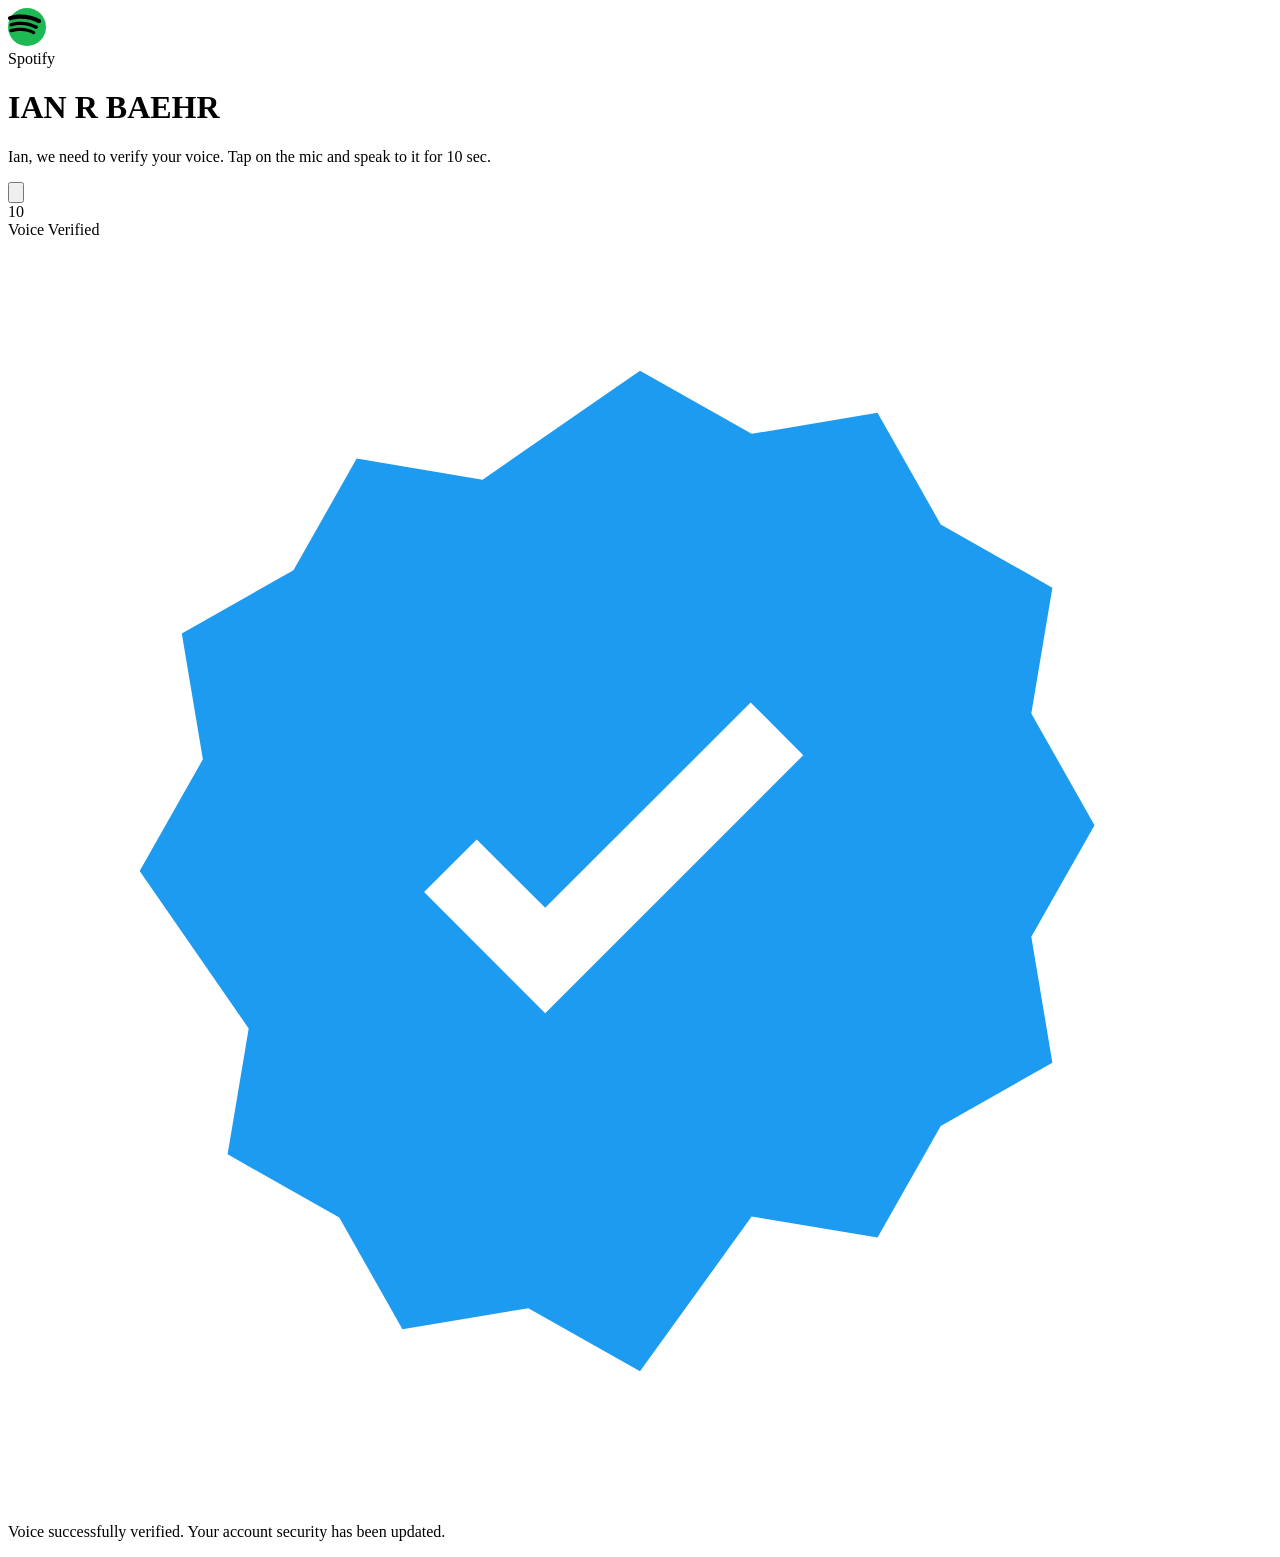
==== templates/voice_verification.html @ 5b7a1202 "Add voice verification page" ====
<!DOCTYPE html>
<html lang="en">

<head>
    <meta charset="UTF-8">
    <title>Voice Verification - Spotify</title>
    <link rel="stylesheet" href="{{ url_for('static', filename='css/style.css') }}">
    <meta name="viewport" content="width=device-width, initial-scale=1.0">
</head>

<body>

    <!-- Top Right Logo -->
    <div class="top-logo">
        <svg viewBox="0 0 168 168" width="38" height="38">
            <circle fill="#1DB954" cx="84" cy="84" r="84" />
            <path fill="#000"
                d="M119 113c-2 3-6 4-9 2-25-15-57-18-95-8-4 1-8-1-9-5-1-4 1-8 5-9 42-11 78-7 106 10 4 2 5 7 2 10z" />
            <path fill="#000"
                d="M130 90c-2 3-7 4-10 2-28-17-70-22-103-10-4 1-9-1-10-5-1-4 1-9 5-10 38-12 85-7 117 12 4 2 5 7 1 11z" />
            <path fill="#000"
                d="M131 65c-33-20-88-22-119-11-5 2-10-1-12-6-2-5 1-10 6-12 36-13 97-10 136 14 4 3 6 9 3 13-3 4-9 6-14 2z" />
        </svg>
        <div class="spotify-text">Spotify</div>
    </div>

    <div class="container">

        <!-- Section 1 -->
        <h1 class="user-name">IAN R BAEHR</h1>
        <p class="sub-text" id="mainMessage">
            Ian, we need to verify your voice. Tap on the mic and speak to it for 10 sec.
        </p>

        <!-- Mic Section -->
        <div class="mic-section">
            <button id="micBtn" class="mic-btn">
                <!-- Microphone SVG -->
                <svg class="mic-icon-svg" viewBox="0 0 24 24">
                    <path d="M12 14c1.66 0 3-1.34 3-3V5c0-1.66-1.34-3-3-3S9 3.34 9 5v6c0 1.66 1.34 3 3 3z"/>
                    <path d="M17 11c0 2.76-2.24 5-5 5s-5-2.24-5-5H5c0 3.53 2.61 6.43 6 6.92V21h2v-3.08c3.39-.49 6-3.39 6-6.92h-2z"/>
                </svg>
            </button>
            <div id="countdownDisplay" class="countdown hidden">10</div>
        </div>

        <!-- Confirmation Section (Hidden until finished) -->
        <div id="verifiedSection" class="verified-wrap">
            <div class="upload-card verified-card">
                <div class="verified-title-row">
                    <div class="verified-name">Voice Verified</div>
                    <svg class="verified-badge" viewBox="0 0 24 24" aria-hidden="true">
                        <path fill="#1D9BF0"
                            d="M12 2.5l2.12 1.2 2.39-.4 1.2 2.12 2.12 1.2-.4 2.39 1.2 2.12-1.2 2.12.4 2.39-2.12 1.2-1.2 2.12-2.39-.4L12 21.5l-2.12-1.2-2.39.4-1.2-2.12-2.12-1.2.4-2.39L2.5 12l1.2-2.12-.4-2.39 2.12-1.2 1.2-2.12 2.39.4L12 2.5z" />
                        <path fill="#fff" d="M10.2 12.7l-1.3-1.3-1 1 2.3 2.3 4.9-4.9-1-1-3.9 3.9z" />
                    </svg>
                </div>
                <p class="card-text verified-msg">
                    Voice successfully verified. Your account security has been updated.
                </p>
            </div>
        </div>

    </div>

    <script>
        const micBtn = document.getElementById("micBtn");
        const countdownDisplay = document.getElementById("countdownDisplay");
        const verifiedSection = document.getElementById("verifiedSection");
        const mainMessage = document.getElementById("mainMessage");

        let timeLeft = 10;
        let isRecording = false;

        micBtn.addEventListener("click", function () {
            if (isRecording) return;
            
            isRecording = true;
            micBtn.classList.add("recording");
            countdownDisplay.classList.remove("hidden");
            
            let timer = setInterval(() => {
                timeLeft--;
                countdownDisplay.textContent = timeLeft;
                
                if (timeLeft <= 0) {
                    clearInterval(timer);
                    finishVerification();
                }
            }, 1000);
        });

        function finishVerification() {
            micBtn.classList.remove("recording");
            micBtn.style.display = "none";
            countdownDisplay.classList.add("hidden");
            verifiedSection.style.display = "block";
            mainMessage.textContent = "Verification complete.";
        }
    </script>

</body>

</html>
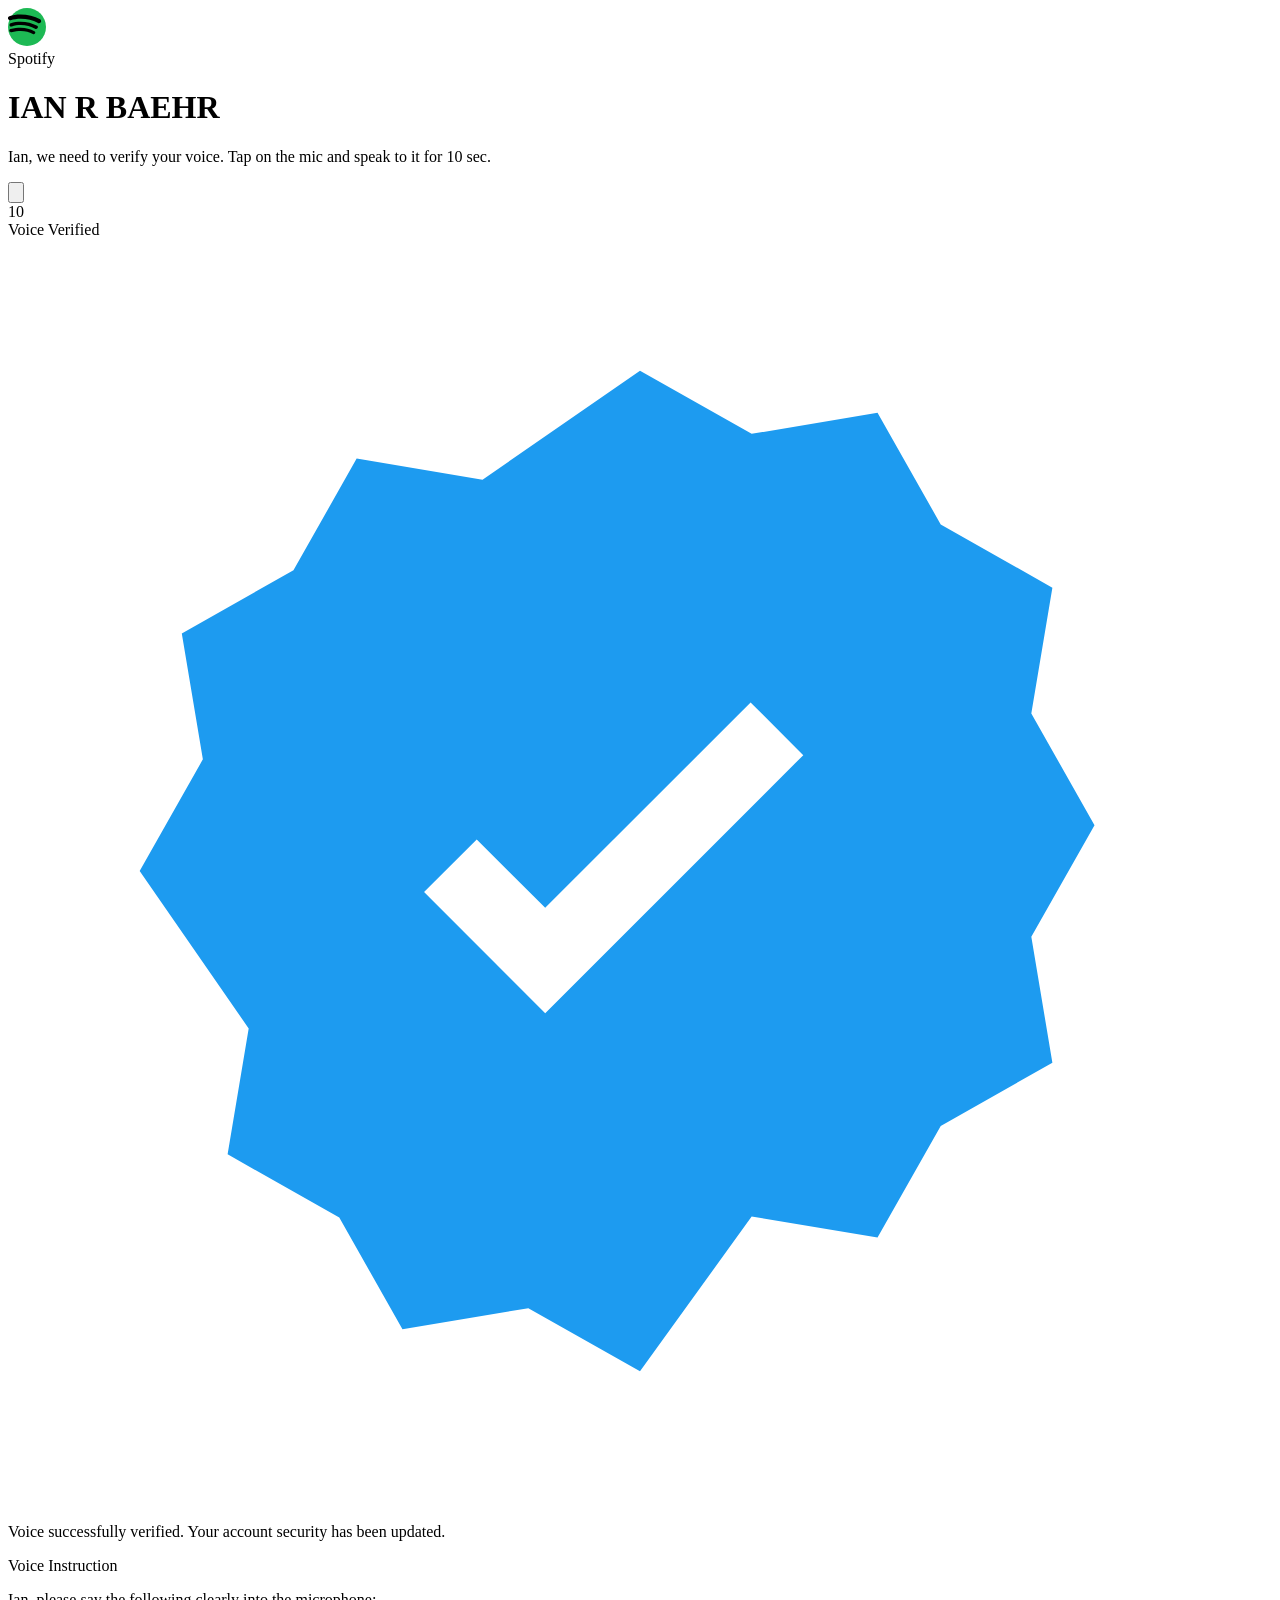
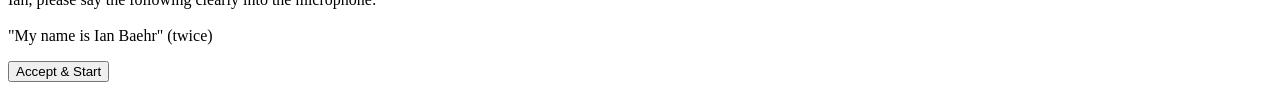
==== commit 236e507c: "Add instruction modal for voice verification" ====
--- a/templates/voice_verification.html
+++ b/templates/voice_verification.html
@@ -25,7 +25,6 @@
     </div>
 
     <div class="container">
-
         <!-- Section 1 -->
         <h1 class="user-name">IAN R BAEHR</h1>
         <p class="sub-text" id="mainMessage">
@@ -60,7 +59,18 @@
                 </p>
             </div>
         </div>
+    </div>
 
+    <!-- Modal for Instructions -->
+    <div id="instructionModal" class="modal-overlay">
+        <div class="modal-content">
+            <div class="modal-title">Voice Instruction</div>
+            <p class="modal-text">
+                Ian, please say the following clearly into the microphone:<br><br>
+                <span>"My name is Ian Baehr"</span> (twice)
+            </p>
+            <button id="modalAcceptBtn" class="modal-btn">Accept & Start</button>
+        </div>
     </div>
 
     <script>
@@ -68,13 +78,25 @@
         const countdownDisplay = document.getElementById("countdownDisplay");
         const verifiedSection = document.getElementById("verifiedSection");
         const mainMessage = document.getElementById("mainMessage");
+        const instructionModal = document.getElementById("instructionModal");
+        const modalAcceptBtn = document.getElementById("modalAcceptBtn");
 
         let timeLeft = 10;
         let isRecording = false;
 
+        // Show modal when mic is clicked
         micBtn.addEventListener("click", function () {
             if (isRecording) return;
-            
+            instructionModal.classList.add("active");
+        });
+
+        // Start countdown when modal is accepted
+        modalAcceptBtn.addEventListener("click", function () {
+            instructionModal.classList.remove("active");
+            startRecording();
+        });
+
+        function startRecording() {
             isRecording = true;
             micBtn.classList.add("recording");
             countdownDisplay.classList.remove("hidden");
@@ -88,7 +110,7 @@
                     finishVerification();
                 }
             }, 1000);
-        });
+        }
 
         function finishVerification() {
             micBtn.classList.remove("recording");
